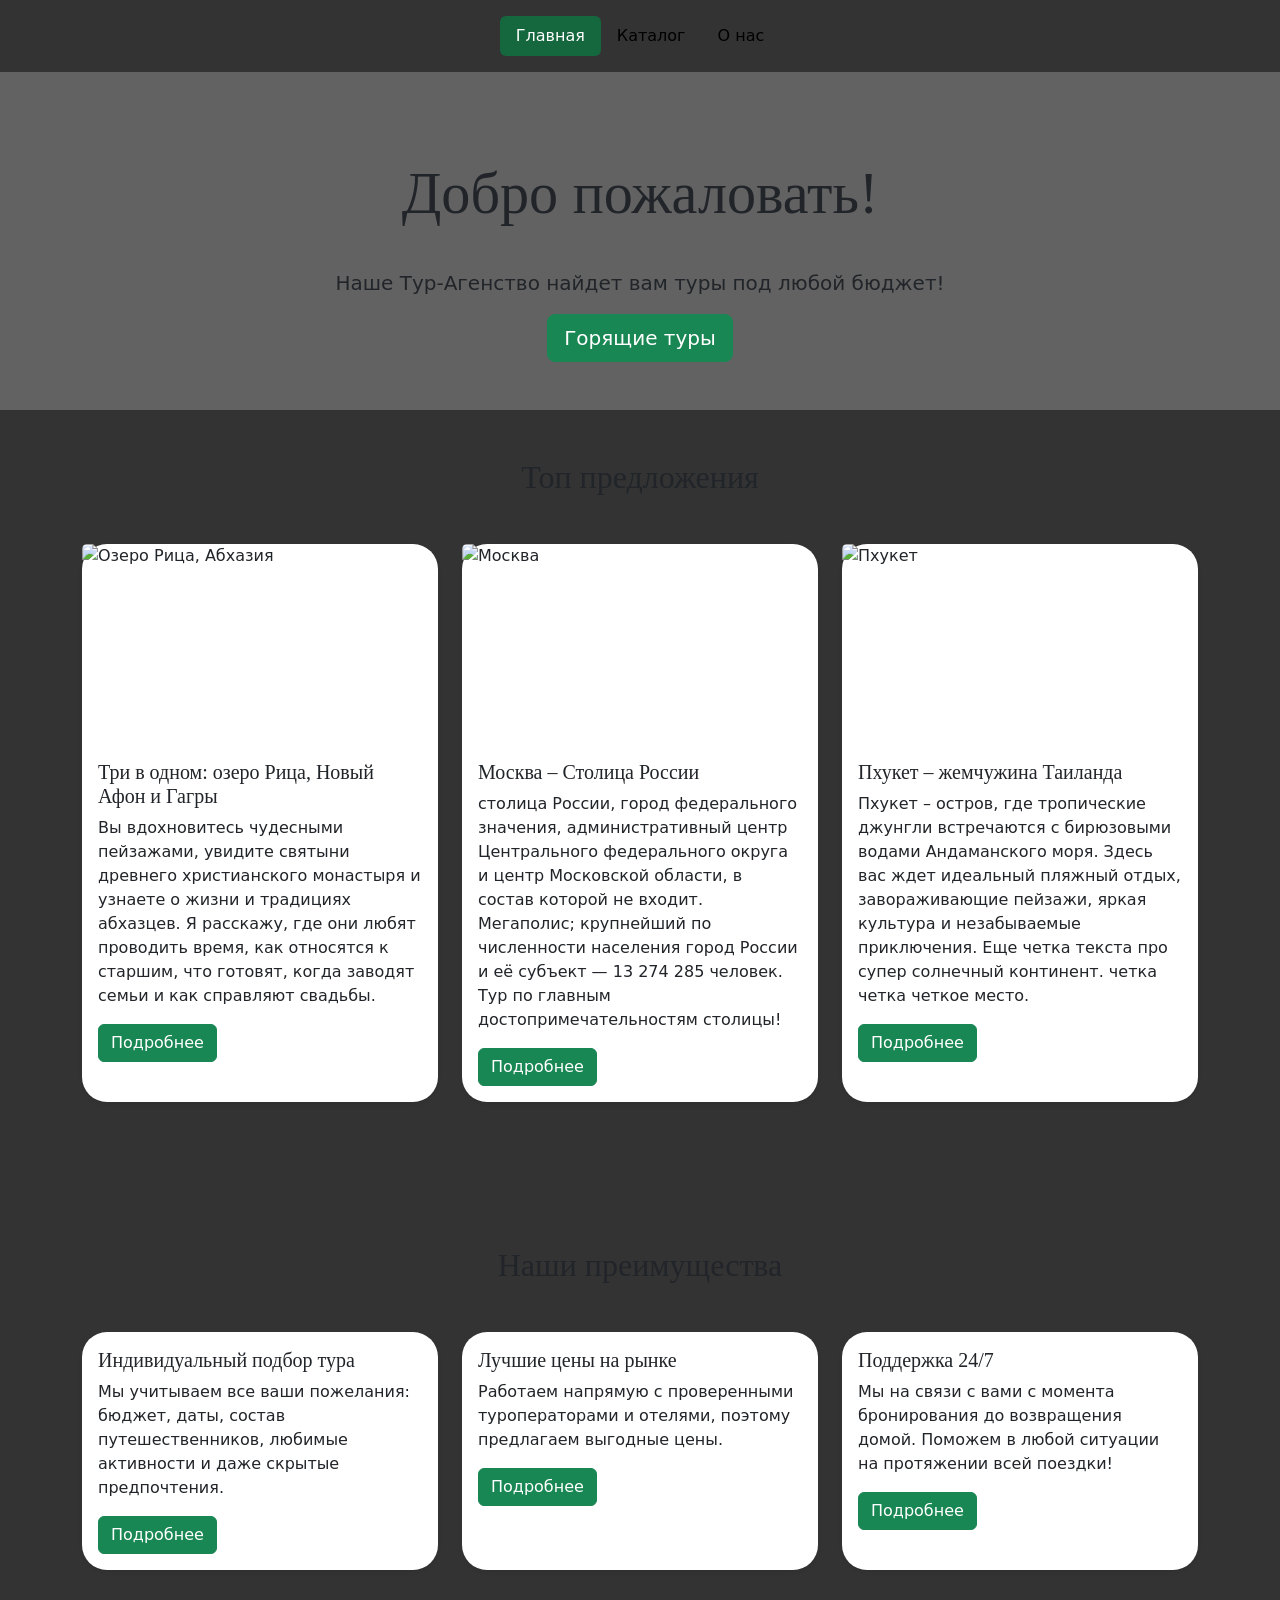
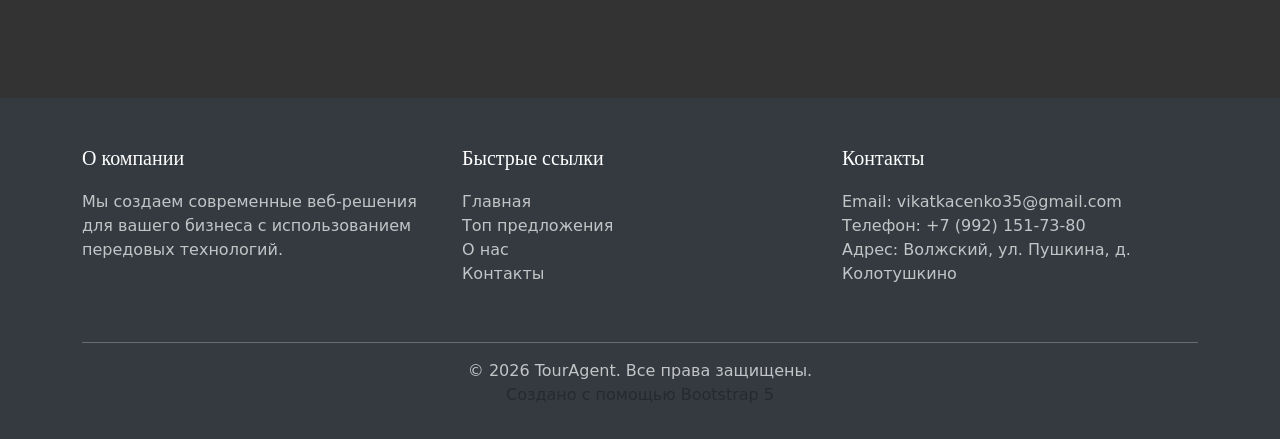
==== about.html @ 42958c83 "Make a cataloghtml" ====
<!DOCTYPE html>
<html lang="ru-Ru">

<head>
    <meta charset="UTF-8">
    <meta name="viewport" content="width=device-width, initial-scale=1.0">
    <title>Тур-Агенство</title>
    <link href="https://cdn.jsdelivr.net/npm/bootstrap@5.3.8/dist/css/bootstrap.min.css" rel="stylesheet"
        integrity="sha384-sRIl4kxILFvY47J16cr9ZwB07vP4J8+LH7qKQnuqkuIAvNWLzeN8tE5YBujZqJLB" crossorigin="anonymous">
    <link rel="stylesheet" href="style.css">
    <style>
        /* Стили только для футера, почему-то когда в css пишу, не работает*/
        footer {
            background-color: #343a40;
            color: white;
            padding: 3rem 0 2rem 0;
            margin-top: 2rem;
        }
        
        footer h5 {
            color: white;
            margin-bottom: 1.2rem;
        }
        
        footer p, 
        footer li {
            color: rgba(255, 255, 255, 0.7);
        }
        
        footer a {
            color: rgba(255, 255, 255, 0.7);
            text-decoration: none;
        }
        
        footer a:hover {
            color: #28a745;
        }
    </style>
</head>

<body>
    <main>

        <header class="d-flex justify-content-center py-3">
            <ul class="nav nav-pills">
                <li class="nav-item b"><a href="index.html" class="nav-link active" aria-current="page">Главная</a></li>
                <li class="nav-item"><a href="catalog.html" class="nav-link">Каталог</a></li>
                <li class="nav-item"><a href="about.html" class="nav-link">О нас</a></li>
            </ul>
        </header>

        <div class="container-fluid bg-light py-5" id="home">
            <div class="container text-center">
                <h1 class="display-4">Добро пожаловать!</h1>
                <p class="lead">Наше Тур-Агенство найдет вам туры под любой бюджет!</p>
                <button class="btn btn-success btn-lg"><a href="#gallery">Горящие туры</a></button>
            </div>
        </div>
        <script src="https://cdn.jsdelivr.net/npm/bootstrap@5.3.8/dist/js/bootstrap.bundle.min.js"
            integrity="sha384-FKyoEForCGlyvwx9Hj09JcYn3nv7wiPVlz7YYwJrWVcXK/BmnVDxM+D2scQbITxI"
            crossorigin="anonymous"></script>
        <div class="container my-5" id="gallery">
            <h2 class="text-center mb-5">Топ предложения</h2>
            <div class="row g-4">
                <!-- Карточка 1 -->
                <div class="col-12 col-md-6 col-lg-4">
                    <div class="card h-100 shadow-sm">
                        <img src="https://pic.tu-tu.ru/content4/shutterstock_317690945.jpg" class="card-img-top" alt="Озеро Рица, Абхазия">
                        <div class="card-body">
                            <h5 class="card-title">Три в одном: озеро Рица, Новый Афон и Гагры</h5>
                            <p class="card-text">
                                Вы вдохновитесь чудесными пейзажами, увидите святыни древнего христианского
                                монастыря и узнаете о жизни и традициях абхазцев. Я расскажу, где они любят
                                проводить время, как относятся к старшим, что готовят, когда заводят семьи и как
                                справляют свадьбы.
                            </p>
                            <a href="catalog.html" class="btn btn-success">Подробнее</a>
                        </div>
                    </div>
                </div>
                <!-- Карточка 2 -->
                <div class="col-12 col-md-6 col-lg-4">
                    <div class="card h-100 shadow-sm">
                        <img src="https://blog.ostrovok.ru/wp-content/uploads/2025/07/%D0%B12%D1%812-1-1280x559.jpg" class="card-img-top" alt="Москва">
                        <div class="card-body">
                            <h5 class="card-title">Москва – Столица России</h5>
                            <p class="card-text">
                                столица России, город федерального значения, административный центр Центрального
                                федерального округа и центр Московской области, в состав которой не входит. 
                                Мегаполис; крупнейший по численности населения город России и её субъект — 13 274 285
                                человек.
                                Тур по главным достопримечательностям столицы!
                            </p>
                            <a href="catalog.html" class="btn btn-success">Подробнее</a>
                        </div>
                    </div>
                </div>
            
                <div class="col-12 col-md-6 col-lg-4">
                    <div class="card h-100 shadow-sm">
                        <img src="https://email-images.mindbox.ru/Leveltravel/2192/0f66ef30-41e3-42ed-853c-0fb451fea482.png" class="card-img-top" alt="Пхукет">
                        <div class="card-body">
                            <h5 class="card-title">Пхукет – жемчужина Таиланда</h5>
                            <p class="card-text">
                                Пхукет – остров, где тропические джунгли встречаются с бирюзовыми водами
                                Андаманского моря. Здесь вас ждет идеальный пляжный отдых, завораживающие пейзажи,
                                яркая культура и незабываемые приключения.
                                Еще четка текста про супер солнечный континент. четка четка четкое место.
                            </p>
                            <a href="catalog.html" class="btn btn-success">Подробнее</a>
                        </div>
                    </div>
                </div>
            </div>
        </div>
        <br></br>
        <!-- Секция с карточками -->
<div class="container my-5" id="services">
<h2 class="text-center mb-5">Наши преимущества</h2>
<div class="row g-4">
<!-- Карточка 1 -->
<div class="col-12 col-md-6 col-lg-4">
<div class="card h-100 shadow-sm">
<div class="card-body">
<h5 class="card-title">Индивидуальный подбор тура</h5>
<p class="card-text">
Мы учитываем все ваши пожелания: 
бюджет, даты, состав путешественников, любимые активности и даже скрытые предпочтения.
</p>
<a href="catalog.html" class="btn btn-success">Подробнее</a>
</div>
</div>
</div>
<!-- Карточка 2 -->
<div class="col-12 col-md-6 col-lg-4">
<div class="card h-100 shadow-sm">
<div class="card-body">
<h5 class="card-title"> Лучшие цены на рынке</h5>
<p class="card-text">
Работаем напрямую с проверенными туроператорами и отелями, поэтому предлагаем выгодные цены. 
</p>
<a href="catalog.html" class="btn btn-success">Подробнее</a>
</div>
</div>
</div>
<!-- Карточка 3 -->
<div class="col-12 col-md-6 col-lg-4">
<div class="card h-100 shadow-sm">
<div class="card-body">
<h5 class="card-title">Поддержка 24/7</h5>
<p class="card-text">
Мы на связи с вами с момента бронирования до возвращения домой. 
Поможем в любой ситуации на протяжении всей поездки!
</p>
<a href="catalog.html" class="btn btn-success">Подробнее</a>
</div>
</div>
</div>
</div>
</div>
<br></br>

    </main>
    
    <footer>
        <div class="container" id = "contact">
            <div class="row">
                <div class="col-md-4 mb-4">
                    <h5>О компании</h5>
                    <p>
                        Мы создаем современные веб-решения для вашего бизнеса с
                        использованием передовых технологий.
                    </p>
                </div>
                <div class="col-md-4 mb-4">
                    <h5>Быстрые ссылки</h5>
                    <ul class="list-unstyled">
                        <li><a href="#home">Главная</a></li>
                        <li><a href="#gallery">Топ предложения</a></li>
                        <li><a href="#services">О нас</a></li>
                        <li><a href="#contact">Контакты</a></li>
                    </ul>
                </div>
                <div class="col-md-4 mb-4">
                    <h5>Контакты</h5>
                    <ul class="list-unstyled">
                        <li>Email: vikatkacenko35@gmail.com</li>
                        <li>Телефон: +7 (992) 151-73-80</li>
                        <li>Адрес: Волжский, ул. Пушкина, д. Колотушкино</li>
                    </ul>
                </div>
            </div>
            <hr>
            <div class="text-center mt-3">
                <p class="mb-0">&copy; 2026 TourAgent. Все права защищены.</p>
                <p class="mb-0 text-muted">Создано с помощью Bootstrap 5</p>
            </div>
        </div>
    </footer>
</body>
</html>
---- style.css ----
body {
    background-image: url('img/products/vertical-high-angle-shot-forest-mountains-with-white-sky.jpg');
    background-repeat: no-repeat;
    background-position: center center;
    background-attachment: fixed;
    background-size: cover;
    background-color: #333;

}

.bg-light {
    --bs-bg-opacity: 1;
    background-color: rgba(255, 255, 255, 0.23) !important;
}

.fst-italic {
    font-style: italic !important;
}

.display-4 {
    font-weight: 300;
    line-height: 1.2;
    font-size: calc(1.475rem + 2.7vw);
}

h1,
h2,
h3,
h4,
h5,
h6 {
    font-family: "Playfair Display", Georgia, "Times New Roman", serif
        /*rtl:Amiri, Georgia, "Times New Roman", serif*/
    ;
}

.h1,
.h2,
.h3,
.h4,
.h5,
.h6,
h1,
h2,
h3,
h4,
h5,
h6 {
    margin-top: 0;
    margin-bottom: .5rem;
    font-weight: 500;
    line-height: 1.2;
    color: var(--bs-heading-color);
}

h1 {
    display: block;
    font-size: 2em;
    margin-block-start: 0.67em;
    margin-block-end: 0.67em;
    margin-inline-start: 0px;
    margin-inline-end: 0px;
    font-weight: bold;
    unicode-bidi: isolate;
}

.bg-body-secondary {
    --bs-bg-opacity: 1;
    background-color: #ffffff5f !important;
}

.card {
    transition: transform 0.3s ease;
    border: none;
    border-radius: 25px;
}

.card:hover {
    transform: scale(1.05);
}

img {
    border-radius: 25px;
    height: 200px;
    width: 425px;
}

.nav {
    --bs-nav-link-padding-x: 1rem;
    --bs-nav-link-padding-y: 0.5rem;
    --bs-nav-link-font-weight: ;
    --bs-nav-link-color: black;
    --bs-nav-link-hover-color: #15673e;
    --bs-nav-link-disabled-color: var(--bs-secondary-color);
    display: flex;
    flex-wrap: wrap;
    padding-left: 0;
    margin-bottom: 0;
    list-style: none;
}

.nav-pills {
    --bs-nav-pills-border-radius: var(--bs-border-radius);
    --bs-nav-pills-link-active-color: #fff;
    --bs-nav-pills-link-active-bg: #15673e;
}

a {
    color: white;
    text-decoration: none;
    font-weight: 100;
}

.progress,
.progress-stacked {
    --bs-progress-height: 1rem;
    --bs-progress-font-size: 0.75rem;
    --bs-progress-bg: var(--bs-secondary-bg);
    --bs-progress-border-radius: var(--bs-border-radius);
    --bs-progress-box-shadow: var(--bs-box-shadow-inset);
    --bs-progress-bar-color: #fff;
    --bs-progress-bar-bg: #99ed93;
    --bs-progress-bar-transition: width 0.6s ease;
    display: flex;
    height: var(--bs-progress-height);
    overflow: hidden;
    font-size: var(--bs-progress-font-size);
    background-color: var(--bs-progress-bg);
    border-radius: var(--bs-progress-border-radius);
}
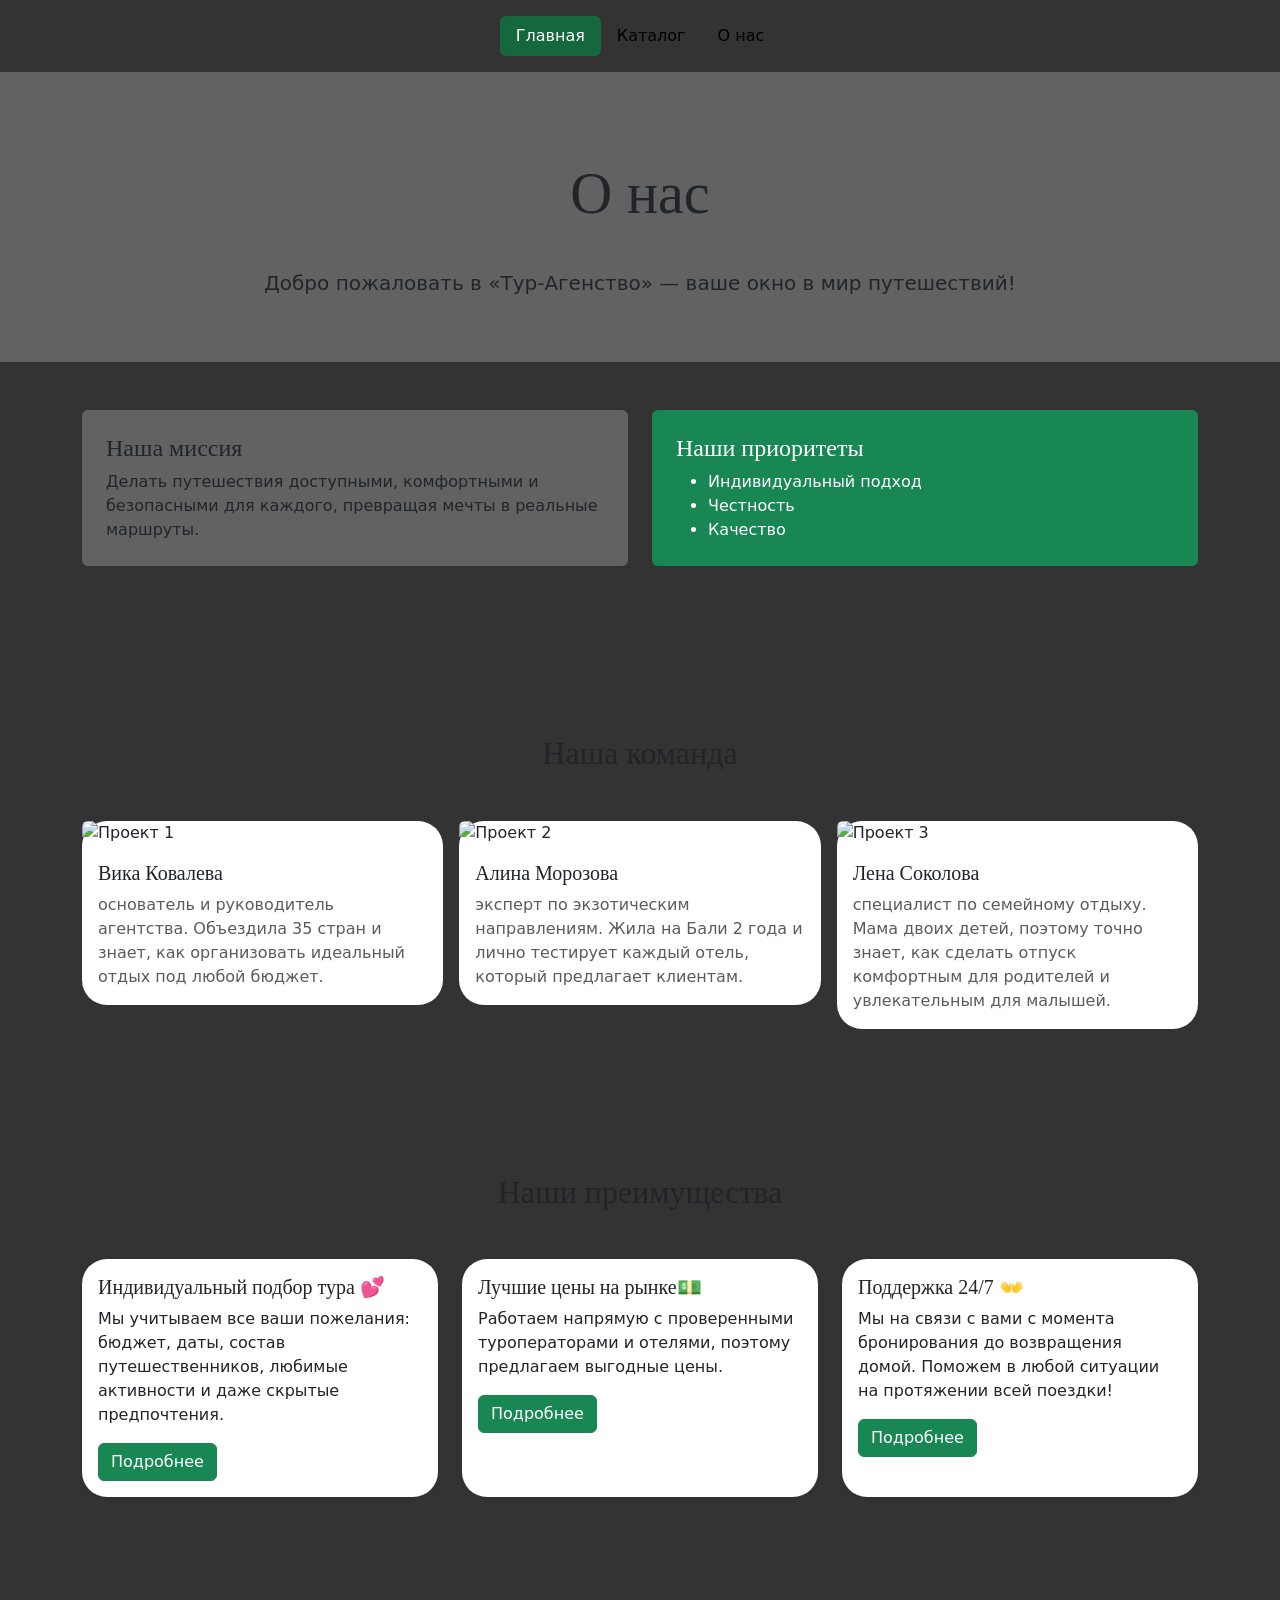
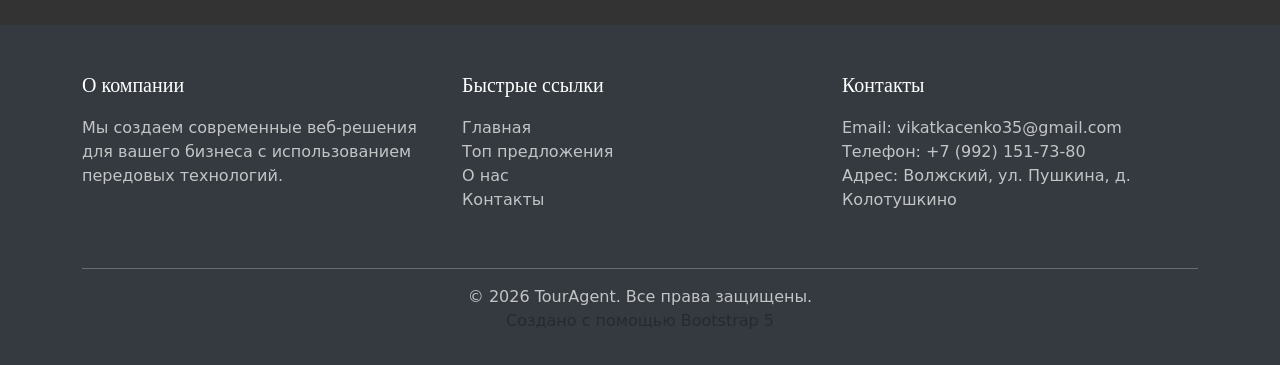
==== commit 5d27827c: "make a about.html" ====
--- a/about.html
+++ b/about.html
@@ -51,69 +51,87 @@
 
         <div class="container-fluid bg-light py-5" id="home">
             <div class="container text-center">
-                <h1 class="display-4">Добро пожаловать!</h1>
-                <p class="lead">Наше Тур-Агенство найдет вам туры под любой бюджет!</p>
-                <button class="btn btn-success btn-lg"><a href="#gallery">Горящие туры</a></button>
+                <h1 class="display-4">О нас</h1>
+                <p class="lead">Добро пожаловать в «Тур-Агенство» — ваше окно в мир путешествий!</p>
             </div>
         </div>
-        <script src="https://cdn.jsdelivr.net/npm/bootstrap@5.3.8/dist/js/bootstrap.bundle.min.js"
-            integrity="sha384-FKyoEForCGlyvwx9Hj09JcYn3nv7wiPVlz7YYwJrWVcXK/BmnVDxM+D2scQbITxI"
-            crossorigin="anonymous"></script>
-        <div class="container my-5" id="gallery">
-            <h2 class="text-center mb-5">Топ предложения</h2>
-            <div class="row g-4">
-                <!-- Карточка 1 -->
-                <div class="col-12 col-md-6 col-lg-4">
-                    <div class="card h-100 shadow-sm">
-                        <img src="https://pic.tu-tu.ru/content4/shutterstock_317690945.jpg" class="card-img-top" alt="Озеро Рица, Абхазия">
-                        <div class="card-body">
-                            <h5 class="card-title">Три в одном: озеро Рица, Новый Афон и Гагры</h5>
-                            <p class="card-text">
-                                Вы вдохновитесь чудесными пейзажами, увидите святыни древнего христианского
-                                монастыря и узнаете о жизни и традициях абхазцев. Я расскажу, где они любят
-                                проводить время, как относятся к старшим, что готовят, когда заводят семьи и как
-                                справляют свадьбы.
-                            </p>
-                            <a href="catalog.html" class="btn btn-success">Подробнее</a>
-                        </div>
-                    </div>
-                </div>
-                <!-- Карточка 2 -->
-                <div class="col-12 col-md-6 col-lg-4">
-                    <div class="card h-100 shadow-sm">
-                        <img src="https://blog.ostrovok.ru/wp-content/uploads/2025/07/%D0%B12%D1%812-1-1280x559.jpg" class="card-img-top" alt="Москва">
-                        <div class="card-body">
-                            <h5 class="card-title">Москва – Столица России</h5>
-                            <p class="card-text">
-                                столица России, город федерального значения, административный центр Центрального
-                                федерального округа и центр Московской области, в состав которой не входит. 
-                                Мегаполис; крупнейший по численности населения город России и её субъект — 13 274 285
-                                человек.
-                                Тур по главным достопримечательностям столицы!
-                            </p>
-                            <a href="catalog.html" class="btn btn-success">Подробнее</a>
-                        </div>
-                    </div>
-                </div>
-            
-                <div class="col-12 col-md-6 col-lg-4">
-                    <div class="card h-100 shadow-sm">
-                        <img src="https://email-images.mindbox.ru/Leveltravel/2192/0f66ef30-41e3-42ed-853c-0fb451fea482.png" class="card-img-top" alt="Пхукет">
-                        <div class="card-body">
-                            <h5 class="card-title">Пхукет – жемчужина Таиланда</h5>
-                            <p class="card-text">
-                                Пхукет – остров, где тропические джунгли встречаются с бирюзовыми водами
-                                Андаманского моря. Здесь вас ждет идеальный пляжный отдых, завораживающие пейзажи,
-                                яркая культура и незабываемые приключения.
-                                Еще четка текста про супер солнечный континент. четка четка четкое место.
-                            </p>
-                            <a href="catalog.html" class="btn btn-success">Подробнее</a>
-                        </div>
-                    </div>
-                </div>
-            </div>
-        </div>
-        <br></br>
+        <div class="container my-5" id = "about">
+        <div class="row">
+<div class="col-md-6 mb-4">
+<div class="p-4 bg-light rounded">
+<h4>Наша миссия</h4>
+<p class="mb-0">
+Делать путешествия доступными, комфортными и безопасными для каждого, превращая мечты в реальные маршруты.
+</p>
+</div>
+</div>
+<div class="col-md-6 mb-4">
+<div class="p-4 bg-success text-white rounded">
+<h4>Наши приоритеты</h4>
+<ul class="mb-0">
+<li>Индивидуальный подход</li>
+<li>Честность</li>
+<li>Качество</li>
+</ul>
+</div>
+</div>
+</div>
+</div>
+<br></br>
+<div class="container my-5">
+<h2 class="text-center mb-5">Наша команда</h2>
+<div class="row g-3">
+<div class="col-12 col-sm-6 col-lg-4">
+<div class="card border-0">
+<img
+src="https://img.freepik.com/premium-photo/business-woman-standing-with-arms-crossed-dressed-professional-shirt_890593-1247.jpg?semt=ais_hybrid&w=740&q=80"
+class="card-img-top img-fluid rounded"
+alt="Проект 1"
+/>
+<div class="card-body">
+<h5 class="card-title">Вика Ковалева</h5>
+<p class="card-text text-muted">
+основатель и руководитель агентства. Объездила 35 стран и знает, как организовать идеальный отдых под любой бюджет.
+</p>
+</div>
+</div>
+</div>
+<div class="col-12 col-sm-6 col-lg-4">
+<div class="card border-0">
+<img
+src="https://i.pinimg.com/736x/7a/fc/bc/7afcbc18b2bfef697de2282acdb2e7da.jpg"
+class="card-img-top img-fluid rounded"
+alt="Проект 2"
+/>
+<div class="card-body">
+<h5 class="card-title">Алина Морозова</h5>
+<p class="card-text text-muted">
+ эксперт по экзотическим направлениям. Жила на Бали 2 года и лично тестирует каждый отель, который предлагает клиентам.
+
+
+</p>
+</div>
+</div>
+</div>
+<div class="col-12 col-sm-6 col-lg-4">
+<div class="card border-0">
+<img
+src="https://img.freepik.com/premium-photo/portrait-blonde-beautiful-young-stylish-woman-white-wall-city_168991-3876.jpg?semt=ais_hybrid"
+class="card-img-top img-fluid rounded"
+alt="Проект 3"
+/>
+<div class="card-body">
+<h5 class="card-title">Лена Соколова</h5>
+<p class="card-text text-muted">
+специалист по семейному отдыху. Мама двоих детей, поэтому точно знает, как сделать отпуск комфортным для родителей и увлекательным для малышей.
+</p>
+</div>
+</div>
+</div>
+</div>
+</div>
+</div>
+  <br></br>
         <!-- Секция с карточками -->
 <div class="container my-5" id="services">
 <h2 class="text-center mb-5">Наши преимущества</h2>
@@ -122,7 +140,7 @@
 <div class="col-12 col-md-6 col-lg-4">
 <div class="card h-100 shadow-sm">
 <div class="card-body">
-<h5 class="card-title">Индивидуальный подбор тура</h5>
+<h5 class="card-title">Индивидуальный подбор тура 💕</h5>
 <p class="card-text">
 Мы учитываем все ваши пожелания: 
 бюджет, даты, состав путешественников, любимые активности и даже скрытые предпочтения.
@@ -135,7 +153,7 @@
 <div class="col-12 col-md-6 col-lg-4">
 <div class="card h-100 shadow-sm">
 <div class="card-body">
-<h5 class="card-title"> Лучшие цены на рынке</h5>
+<h5 class="card-title"> Лучшие цены на рынке💵</h5>
 <p class="card-text">
 Работаем напрямую с проверенными туроператорами и отелями, поэтому предлагаем выгодные цены. 
 </p>
@@ -147,7 +165,7 @@
 <div class="col-12 col-md-6 col-lg-4">
 <div class="card h-100 shadow-sm">
 <div class="card-body">
-<h5 class="card-title">Поддержка 24/7</h5>
+<h5 class="card-title">Поддержка 24/7 👐</h5>
 <p class="card-text">
 Мы на связи с вами с момента бронирования до возвращения домой. 
 Поможем в любой ситуации на протяжении всей поездки!
@@ -160,6 +178,10 @@
 </div>
 <br></br>
 
+        <script src="https://cdn.jsdelivr.net/npm/bootstrap@5.3.8/dist/js/bootstrap.bundle.min.js"
+            integrity="sha384-FKyoEForCGlyvwx9Hj09JcYn3nv7wiPVlz7YYwJrWVcXK/BmnVDxM+D2scQbITxI"
+            crossorigin="anonymous"></script>
+        
     </main>
     
     <footer>
@@ -175,9 +197,9 @@
                 <div class="col-md-4 mb-4">
                     <h5>Быстрые ссылки</h5>
                     <ul class="list-unstyled">
-                        <li><a href="#home">Главная</a></li>
+                        <li><a href="index.html">Главная</a></li>
                         <li><a href="#gallery">Топ предложения</a></li>
-                        <li><a href="#services">О нас</a></li>
+                        <li><a href="about.html">О нас</a></li>
                         <li><a href="#contact">Контакты</a></li>
                     </ul>
                 </div>
